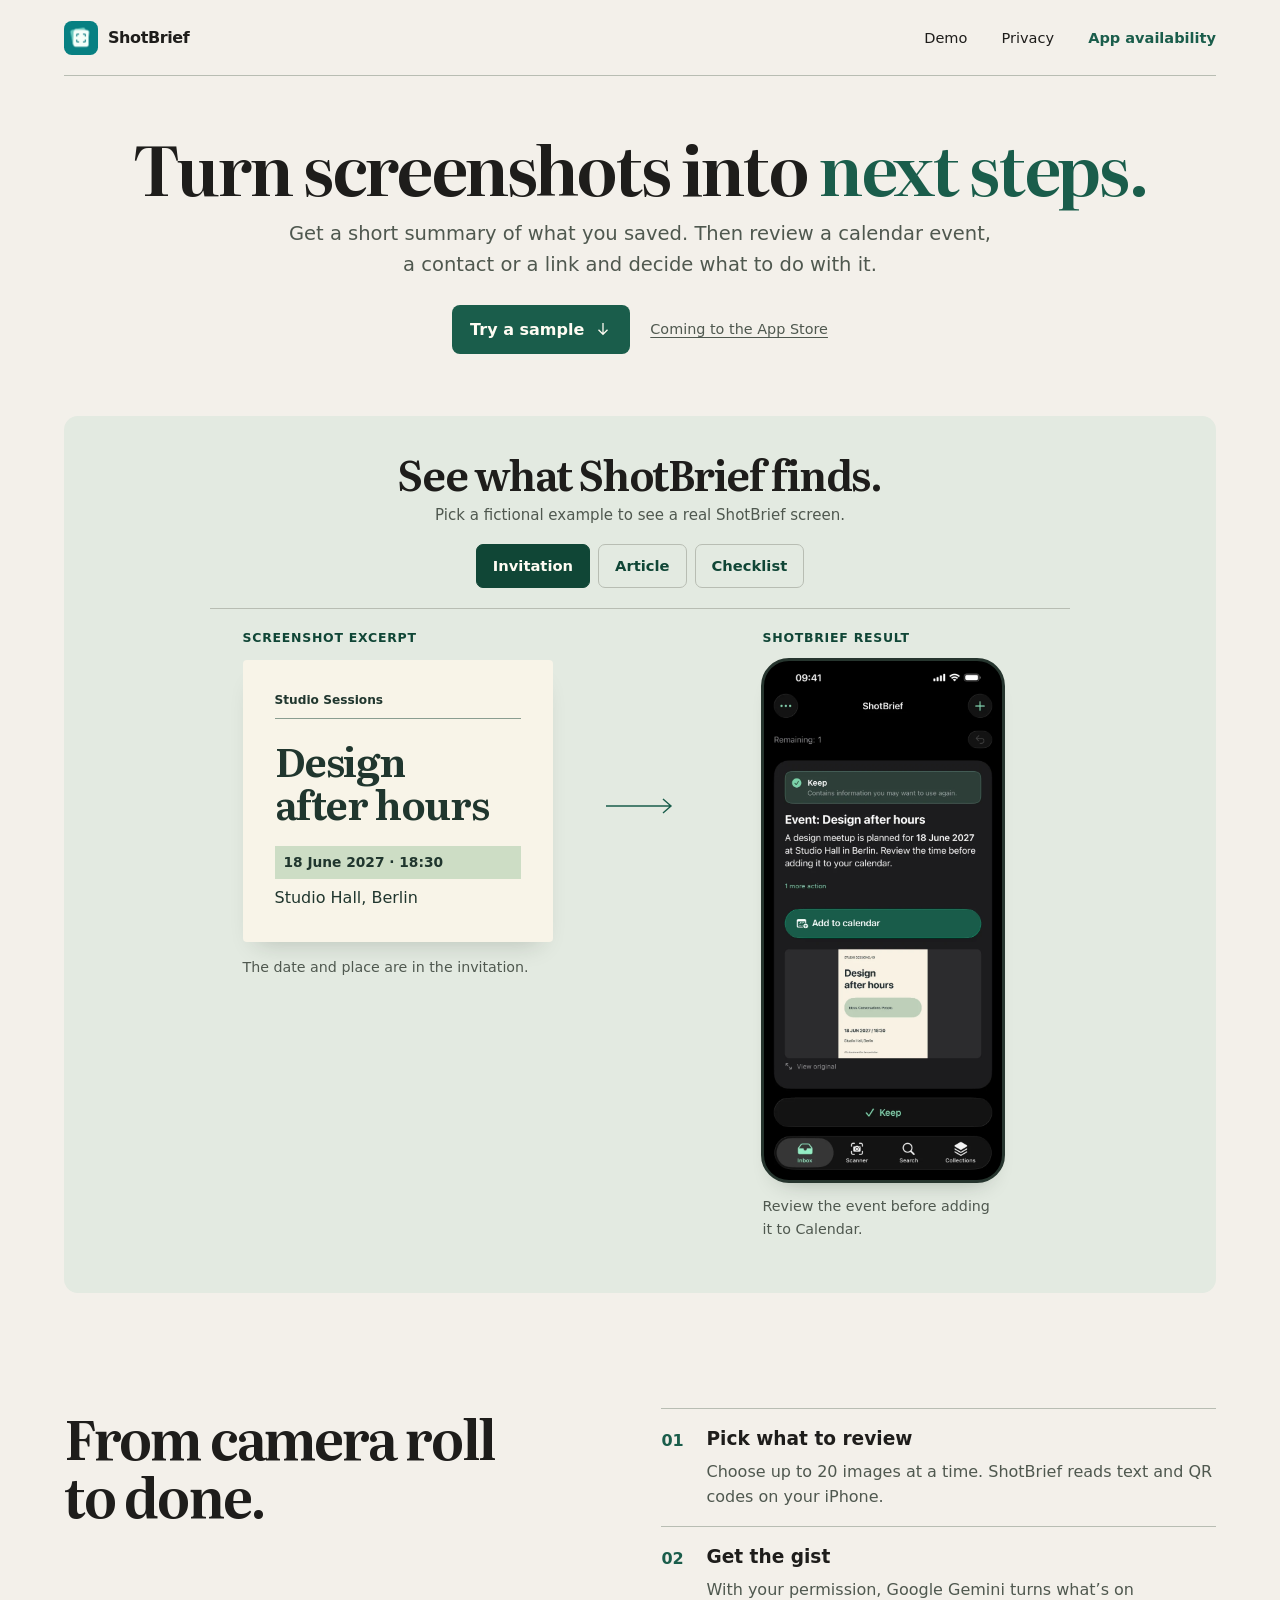
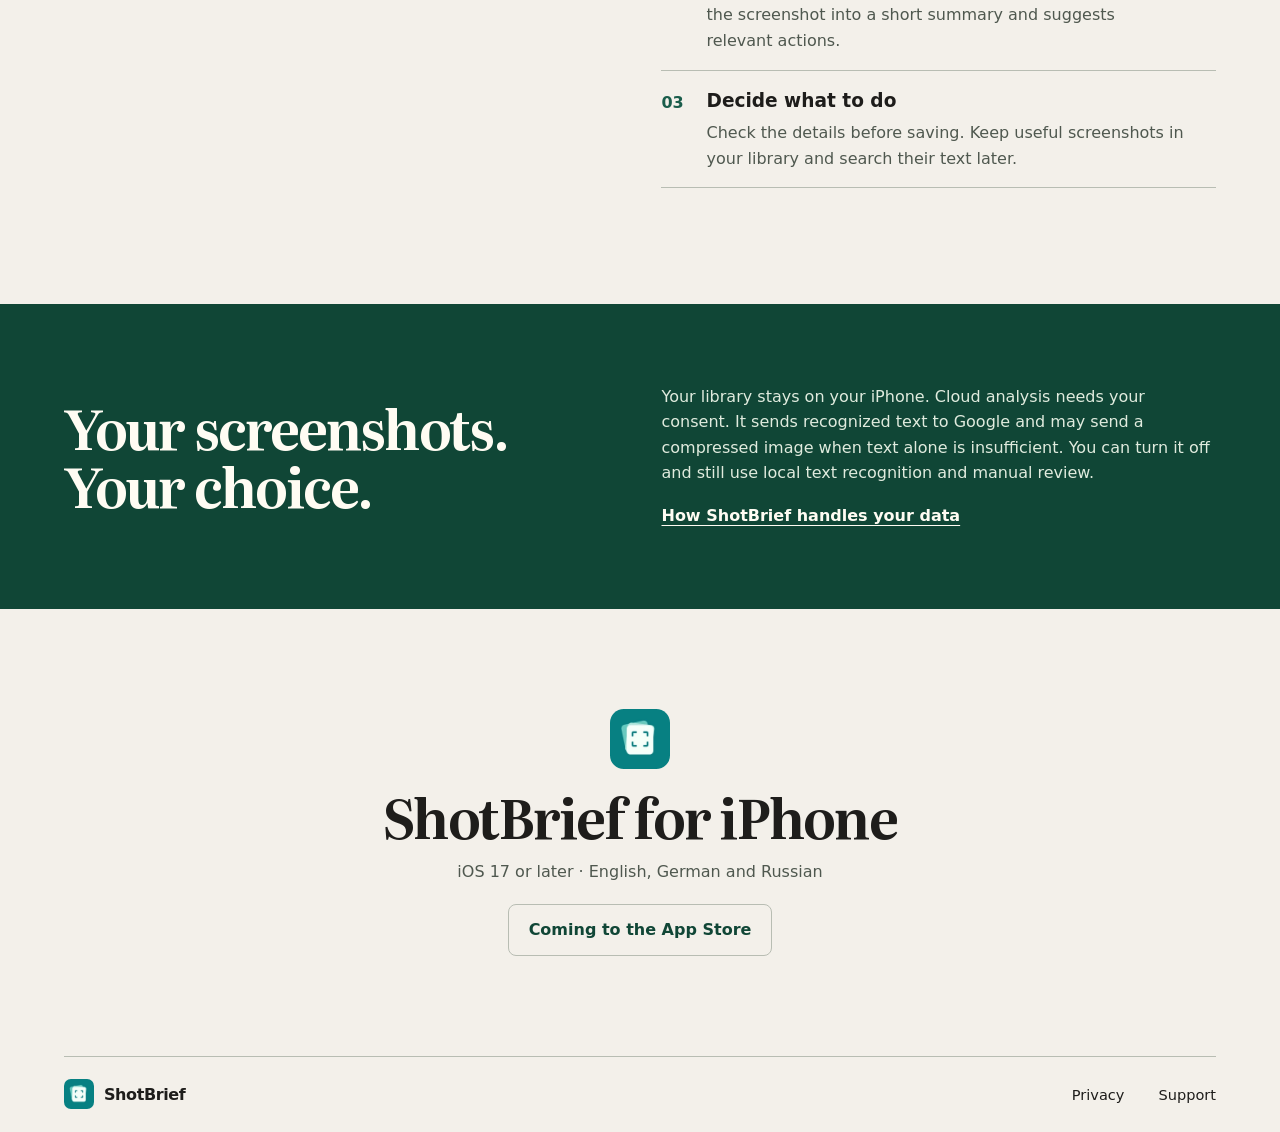
==== index.html @ da7c8e7f "Add ShotBrief pre-release landing and support pages" ====
<!doctype html>
<html lang="en">
<head>
  <meta charset="utf-8">
  <meta name="viewport" content="width=device-width, initial-scale=1">
  <meta name="description" content="ShotBrief turns iPhone screenshots into short summaries and actions you can review. See an invitation become a calendar draft.">
  <meta name="theme-color" content="#f3f0ea">
  <meta property="og:title" content="ShotBrief — Turn screenshots into next steps">
  <meta property="og:description" content="Get a short summary, then review a calendar event, a contact or a link. Coming to the App Store for iPhone.">
  <title>ShotBrief — Turn screenshots into next steps</title>
  <link rel="icon" href="assets/shotbrief.webp" type="image/webp">
  <link rel="stylesheet" href="styles.css">
</head>
<body>
  <a class="skip" href="#main">Skip to content</a>
  <header class="masthead shell">
    <a class="brand" href="./"><img src="assets/shotbrief.webp" width="34" height="34" alt="">ShotBrief</a>
    <nav aria-label="Main navigation">
      <a class="nav-demo" href="#demo">Demo</a>
      <a href="privacy/">Privacy</a>
      <a class="nav-release" href="#get-shotbrief">App availability</a>
    </nav>
  </header>

  <main id="main">
    <section class="hero shell" aria-labelledby="hero-title">
      <h1 id="hero-title">Turn screenshots <br>into <em>next steps.</em></h1>
      <p>Get a short summary of what you saved. Then review a calendar event, a contact or a link and decide what to do with it.</p>
      <div class="hero-actions">
        <a class="button" href="#demo">Try a sample
          <svg aria-hidden="true" width="18" height="18" viewBox="0 0 24 24" fill="none" stroke="currentColor" stroke-width="1.7"><path d="M12 4v15m-6-6 6 6 6-6"/></svg>
        </a>
        <a class="release-link" href="#get-shotbrief">Coming to the App Store</a>
      </div>
    </section>

    <section class="demo shell" id="demo" aria-labelledby="demo-title">
      <div class="demo-heading">
        <h2 id="demo-title">See what ShotBrief finds.</h2>
        <p>Pick a fictional example to see a real ShotBrief screen.</p>
      </div>
      <fieldset class="examples">
        <legend class="sr-only">Choose a screenshot example</legend>
        <input class="sr-only" type="radio" name="example" id="pick-event" checked>
        <input class="sr-only" type="radio" name="example" id="pick-link">
        <input class="sr-only" type="radio" name="example" id="pick-reference">
        <div class="choices">
          <label for="pick-event">Invitation</label>
          <label for="pick-link">Article</label>
          <label for="pick-reference">Checklist</label>
        </div>
        <article class="demo-stage" id="sample-event" aria-labelledby="event-title">
          <div class="source">
            <p class="stage-label">Screenshot excerpt</p>
            <div class="source-sheet poster">
              <p class="poster-series">Studio Sessions</p>
              <h3 id="event-title">Design<br>after hours</h3>
              <p class="poster-date">18 June 2027 · 18:30</p>
              <p>Studio Hall, Berlin</p>
            </div>
            <p class="stage-caption">The date and place are in the invitation.</p>
          </div>
          <svg class="connector" aria-hidden="true" viewBox="0 0 70 24" fill="none" stroke="currentColor" stroke-width="1.4"><path d="M1 12h65m-8-7 8 7-8 7"/></svg>
          <figure class="result">
            <p class="stage-label">ShotBrief result</p>
            <img class="app-screen" src="assets/event.webp" width="720" height="1564" alt="ShotBrief summarizes the Design after hours meetup and offers an Add to calendar action.">
            <figcaption class="stage-caption">Review the event before adding it to Calendar.</figcaption>
          </figure>
        </article>
        <article class="demo-stage" id="sample-link" aria-labelledby="link-title">
          <div class="source">
            <p class="stage-label">Screenshot excerpt</p>
            <div class="source-sheet article">
              <p class="poster-series">Field Notes</p>
              <h3 id="link-title">A weekend with less screen time</h3>
              <p>Silence notifications. Take a long walk. Bring a book to your favourite café.</p>
              <p class="source-url">example.com/weekend</p>
            </div>
            <p class="stage-caption">A saved article with a link worth keeping.</p>
          </div>
          <svg class="connector" aria-hidden="true" viewBox="0 0 70 24" fill="none" stroke="currentColor" stroke-width="1.4"><path d="M1 12h65m-8-7 8 7-8 7"/></svg>
          <figure class="result">
            <p class="stage-label">ShotBrief result</p>
            <img class="app-screen" src="assets/link.webp" width="720" height="1564" alt="ShotBrief shows a short summary of the weekend guide and an Open link action." loading="lazy">
            <figcaption class="stage-caption">Get the gist and open the original link.</figcaption>
          </figure>
        </article>
        <article class="demo-stage" id="sample-reference" aria-labelledby="reference-title">
          <div class="source">
            <p class="stage-label">Screenshot excerpt</p>
            <div class="source-sheet checklist">
              <h3 id="reference-title">Weekend<br>packing list</h3>
              <ul><li>Warm clothes</li><li>Charger</li><li>Water bottle</li></ul>
            </div>
            <p class="stage-caption">Something useful to have on hand.</p>
          </div>
          <svg class="connector" aria-hidden="true" viewBox="0 0 70 24" fill="none" stroke="currentColor" stroke-width="1.4"><path d="M1 12h65m-8-7 8 7-8 7"/></svg>
          <figure class="result">
            <p class="stage-label">ShotBrief result</p>
            <img class="app-screen" src="assets/reference.webp" width="720" height="1564" alt="ShotBrief summarizes the packing list and shows Keep as a review option." loading="lazy">
            <figcaption class="stage-caption">Keep the list and find it again later.</figcaption>
          </figure>
        </article>
      </fieldset>
    </section>

    <section class="workflow shell" aria-labelledby="workflow-title">
      <h2 id="workflow-title">From camera roll<br>to done.</h2>
      <ol>
        <li><h3>Pick what to review</h3><p>Choose up to 20 images at a time. ShotBrief reads text and QR codes on your iPhone.</p></li>
        <li><h3>Get the gist</h3><p>With your permission, Google Gemini turns what’s on the screenshot into a short summary and suggests relevant actions.</p></li>
        <li><h3>Decide what to do</h3><p>Check the details before saving. Keep useful screenshots in your library and search their text later.</p></li>
      </ol>
    </section>

    <section class="privacy-band" aria-labelledby="privacy-title">
      <div class="shell privacy-grid">
        <h2 id="privacy-title">Your screenshots.<br>Your choice.</h2>
        <div>
          <p>Your library stays on your iPhone. Cloud analysis needs your consent. It sends recognized text to Google and may send a compressed image when text alone is insufficient. You can turn it off and still use local text recognition and manual review.</p>
          <a class="text-link" href="privacy/">How ShotBrief handles your data</a>
        </div>
      </div>
    </section>

    <section class="launch shell" id="get-shotbrief" aria-labelledby="launch-title">
      <img src="assets/shotbrief.webp" width="60" height="60" alt="">
      <h2 id="launch-title">ShotBrief for iPhone</h2>
      <p>iOS 17 or later · English, German and Russian</p>
      <p class="store-placeholder">Coming to the App Store</p>
    </section>
  </main>

  <footer class="footer shell">
    <a class="brand" href="./"><img src="assets/shotbrief.webp" width="30" height="30" alt="">ShotBrief</a>
    <nav aria-label="Footer"><a href="privacy/">Privacy</a><a href="support/">Support</a></nav>
  </footer>
</body>
</html>
---- styles.css ----
@font-face {
  font-family: Literata;
  src: url("assets/literata-latin.woff2") format("woff2");
  font-weight: 500 750;
  font-display: swap;
}

:root {
  color-scheme: light;
  --paper: #f3f0ea;
  --sheet: #f8f4e8;
  --ink: #1e1d1b;
  --muted: #4f584f;
  --green: #1a5d4b;
  --green-deep: #104636;
  --green-wash: #e3eae1;
  --rule: #b8bdb3;
  --white: #fffcf3;
  --display: Literata, Georgia, serif;
  --body: system-ui, sans-serif;
  --radius: 14px;
  --gutter: clamp(20px, 5vw, 64px);
}

* { box-sizing: border-box; }
html { scroll-behavior: smooth; }
body { margin: 0; background: var(--paper); color: var(--ink); font: 1rem/1.6 var(--body); }
img { display: block; max-width: 100%; }
a { color: inherit; text-underline-offset: .24em; }
a:hover { text-decoration-thickness: 2px; }
::selection { background: #c4ddce; color: var(--ink); }
:focus-visible { outline: 2px solid var(--green); outline-offset: 5px; }
section[id] { scroll-margin-top: 24px; }

h1, h2, h3, p, figure { margin: 0; }
h1, h2, h3 { text-wrap: balance; }
h1, h2 { font: 650 1em/1.08 var(--display); letter-spacing: -.035em; }
h2 { font-size: clamp(2rem, 4.2vw, 4.25rem); }
p { text-wrap: pretty; }
.shell { width: min(100% - var(--gutter) * 2, 1180px); margin-inline: auto; }
.sr-only, .skip:not(:focus) {
  position: absolute;
  width: 1px;
  height: 1px;
  padding: 0;
  overflow: hidden;
  clip-path: inset(50%);
  white-space: nowrap;
}
.skip:focus { position: fixed; z-index: 2; top: 10px; left: 10px; padding: 10px 16px; background: var(--white); }

.masthead, .footer { display: flex; align-items: center; justify-content: space-between; gap: 16px; }
.masthead { min-height: 76px; border-bottom: 1px solid var(--rule); }
.brand { display: inline-flex; gap: 10px; align-items: center; font-weight: 730; letter-spacing: -.025em; text-decoration: none; }
.brand img { border-radius: 23%; }
nav { display: flex; align-items: center; gap: clamp(16px, 3vw, 34px); }
nav a { font-size: .91rem; text-decoration: none; padding-block: 12px; }
nav a:hover { text-decoration: underline; }
.nav-release { color: var(--green); font-weight: 680; }

.hero { padding: clamp(46px, 6.2vw, 88px) 0 clamp(43px, 5.4vw, 74px); text-align: center; }
.hero h1 { font-size: clamp(3.2rem, 6.9vw, 6rem); line-height: .99; }
.hero em { color: var(--green); font-style: normal; }
.hero > p { color: var(--muted); max-width: 49ch; margin: 24px auto 0; font-size: clamp(1.04rem, 1.7vw, 1.22rem); }
.hero-actions { display: flex; flex-wrap: wrap; justify-content: center; align-items: center; gap: 12px 20px; margin-top: 24px; }
.button { display: inline-flex; align-items: center; gap: 10px; justify-content: center; background: var(--green); color: var(--white); border-radius: 8px; padding: 12px 18px; min-height: 48px; font-weight: 670; text-decoration: none; }
.button:hover { background: var(--green-deep); }
.release-link { font-size: .9rem; color: var(--muted); padding-block: 10px; }

.demo { background: var(--green-wash); border-radius: var(--radius); padding: clamp(20px, 4.7vw, 52px); }
.demo-heading { text-align: center; }
.demo-heading h2 { font-size: clamp(1.85rem, 3.5vw, 3.25rem); }
.demo-heading p { margin-top: 10px; color: var(--muted); font-size: .94rem; }
.examples { min-width: 0; border: 0; margin: 24px 0 0; padding: 0; }
.choices { display: flex; flex-wrap: wrap; justify-content: center; gap: 8px; }
.choices label {
  cursor: pointer;
  display: inline-flex;
  min-height: 44px;
  align-items: center;
  justify-content: center;
  padding: 8px 16px;
  border: 1px solid var(--rule);
  border-radius: 7px;
  color: var(--green-deep);
  font-weight: 630;
  font-size: .92rem;
}
.choices label:hover { border-color: var(--green); }
#pick-event:checked ~ .choices [for="pick-event"],
#pick-link:checked ~ .choices [for="pick-link"],
#pick-reference:checked ~ .choices [for="pick-reference"] { background: var(--green-deep); color: var(--white); border-color: var(--green-deep); }
#pick-event:focus-visible ~ .choices [for="pick-event"],
#pick-link:focus-visible ~ .choices [for="pick-link"],
#pick-reference:focus-visible ~ .choices [for="pick-reference"] { outline: 2px solid var(--green); outline-offset: 3px; }
.demo-stage {
  display: none;
  margin: 29px auto 0;
  max-width: 860px;
  padding-top: 26px;
  border-top: 1px solid var(--rule);
  grid-template-columns: minmax(0, 1fr) clamp(35px, 7vw, 70px) minmax(0, 1fr);
  gap: 20px;
  align-items: start;
}
#pick-event:checked ~ #sample-event,
#pick-link:checked ~ #sample-link,
#pick-reference:checked ~ #sample-reference { display: grid; }
.demo-stage > div, .demo-stage > figure { min-width: 0; }
.stage-label { margin-bottom: 12px; color: var(--green-deep); font-size: .78rem; font-weight: 720; letter-spacing: .06em; text-transform: uppercase; }
.source { width: min(100%, 310px); justify-self: center; }
.result { width: min(100%, 240px); justify-self: center; }
.connector { width: 100%; color: var(--green); align-self: start; margin-top: 166px; }
.source-sheet {
  min-height: 280px;
  background: var(--sheet);
  border-radius: 4px;
  padding: clamp(20px, 3vw, 32px);
  box-shadow: 0 14px 24px -14px rgb(27 39 28 / .23);
  color: #20362e;
}
.source-sheet h3 { font: 650 clamp(1.65rem, 4vw, 2.5rem)/1.08 var(--display); letter-spacing: -.035em; text-wrap: initial; }
.source-sheet p { line-height: 1.4; }
.poster-series { font-size: .76rem; font-weight: 710; padding-bottom: 9px; border-bottom: 1px solid #8a9d90; margin-bottom: 19px; }
.poster-date { background: #cdddc5; padding: 7px 9px; margin: 22px 0 8px; font-size: .86rem; font-weight: 640; }
.article h3 { font-size: clamp(1.5rem, 3.8vw, 2.14rem); margin-bottom: 14px; }
.source-url { margin-top: 16px; font-size: .83rem; overflow-wrap: anywhere; color: var(--green); }
.checklist ul { padding-left: 22px; margin: 19px 0 0; }
.checklist li { margin-bottom: 8px; }
.app-screen {
  width: 100%;
  height: auto;
  border-radius: 26px;
  outline: 3px solid #26352e;
  outline-offset: -1px;
  background: #101110;
  box-shadow: 0 14px 25px -17px rgb(27 39 28 / .45);
}
.stage-caption { font-size: .89rem; color: var(--muted); margin-top: 14px; }

.workflow, .privacy-grid { display: grid; grid-template-columns: minmax(0, 1fr) minmax(0, 1.12fr); gap: clamp(28px, 8vw, 112px); }
.workflow { padding-block: clamp(65px, 9vw, 122px); }
.workflow ol { padding-left: 0; list-style: none; margin: 0; counter-reset: workflow; }
.workflow li { position: relative; padding: 15px 0 16px 45px; border-top: 1px solid var(--rule); counter-increment: workflow; }
.workflow li::before { content: counter(workflow, decimal-leading-zero); position: absolute; top: 19px; left: 0; color: var(--green); font-weight: 720; font-variant-numeric: tabular-nums; }
.workflow li:last-child { border-bottom: 1px solid var(--rule); }
.workflow h3 { font-size: 1.16rem; text-wrap: initial; }
.workflow p { color: var(--muted); margin-top: 5px; }
.privacy-band { background: var(--green-deep); color: var(--white); padding-block: clamp(44px, 7vw, 80px); }
.privacy-grid { align-items: center; }
.privacy-grid p { color: #e0ebde; max-width: 66ch; }
.text-link { display: inline-block; font-weight: 680; margin-top: 17px; }
.privacy-band a:focus-visible { outline-color: var(--white); }
.launch { text-align: center; padding: clamp(60px, 9vw, 100px) 0; }
.launch img { margin: 0 auto 18px; border-radius: 23%; }
.launch > p { color: var(--muted); margin-top: 14px; }
.launch .store-placeholder { display: inline-block; border: 1px solid var(--rule); color: var(--green-deep); font-weight: 650; border-radius: 8px; padding: 12px 20px; margin-top: 20px; }
.footer { border-top: 1px solid var(--rule); min-height: 76px; }

.reading { width: min(100% - var(--gutter) * 2, 760px); margin: clamp(44px, 7vw, 90px) auto; }
.reading h1 { font-size: clamp(2.65rem, 6vw, 4.5rem); margin-bottom: 20px; }
.reading h2 { font-size: clamp(1.45rem, 3vw, 2rem); margin-top: 36px; margin-bottom: 9px; letter-spacing: -.02em; }
.reading p + p { margin-top: 12px; }
.reading a { color: var(--green); overflow-wrap: anywhere; }
.reading .intro { font-size: 1.12rem; color: var(--muted); }

@media (max-width: 640px) {
  .masthead { min-height: 62px; }
  .masthead nav { gap: 16px; }
  .nav-demo { display: none; }
  .demo-stage { grid-template-columns: 1fr; gap: 14px; margin-top: 20px; padding-top: 20px; }
  .source, .result { width: min(100%, 255px); }
  .source-sheet { min-height: 0; }
  .connector { width: 35px; justify-self: center; margin-top: 2px; transform: rotate(90deg); }
  .workflow, .privacy-grid { grid-template-columns: 1fr; gap: 24px; }
}
@media (max-width: 370px) {
  .hero h1 { font-size: 2.78rem; }
  .hero-actions { flex-direction: column; }
  .masthead nav { gap: 11px; }
  .masthead nav a { font-size: .82rem; }
  .choices { gap: 6px; }
  .choices label { padding-inline: 9px; font-size: .82rem; }
}
@media (prefers-reduced-motion: reduce) {
  html { scroll-behavior: auto; }
}

@media (min-width: 641px) {
  .hero { padding: clamp(34px, 4.5vw, 61px) 0 clamp(36px, 4.8vw, 62px); }
  .hero h1 { font-size: clamp(3.4rem, 5.25vw, 4.75rem); }
  .demo { padding-top: clamp(24px, 3vw, 36px); }
  .demo-heading h2 { font-size: clamp(1.9rem, 3.2vw, 2.75rem); }
  .demo-heading p { margin-top: 7px; }
  .examples { margin-top: 17px; }
  .demo-stage { margin-top: 20px; padding-top: 19px; }
}
@media (min-width: 1120px) {
  .hero br { display: none; }
  .hero > p { margin-top: 18px; max-width: 58ch; }
}
@media (max-width: 640px) {
  .hero { padding-top: 35px; padding-bottom: 33px; }
  .hero h1 { font-size: clamp(2.08rem, 10vw, 3.8rem); }
  .hero > p { margin-top: 18px; }
  .hero-actions { margin-top: 17px; }
  .examples { margin-top: 17px; }
}
@media (prefers-reduced-motion: no-preference) {
  .demo-stage { animation: open-sample 260ms cubic-bezier(.2,.75,.35,1) both; }
  @keyframes open-sample {
    from { opacity: .88; transform: translateY(4px); }
    to { opacity: 1; transform: none; }
  }
}
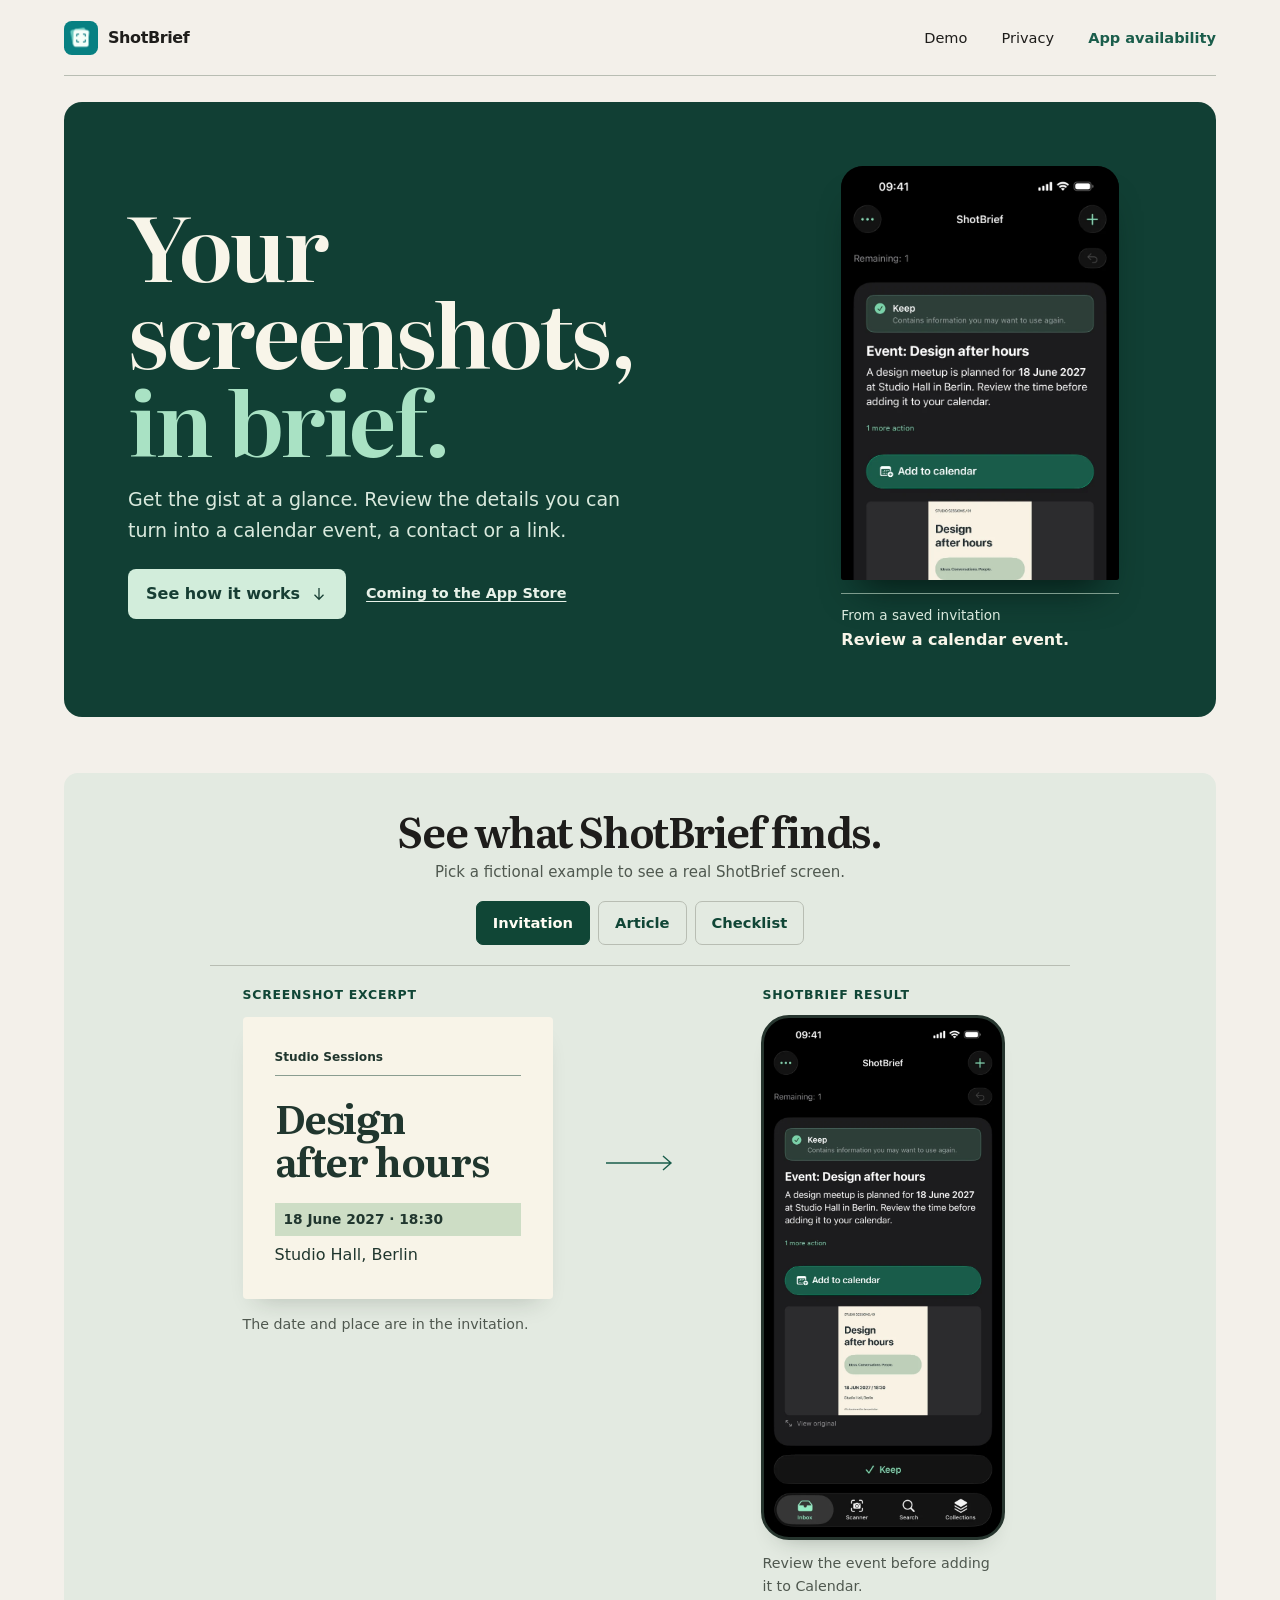
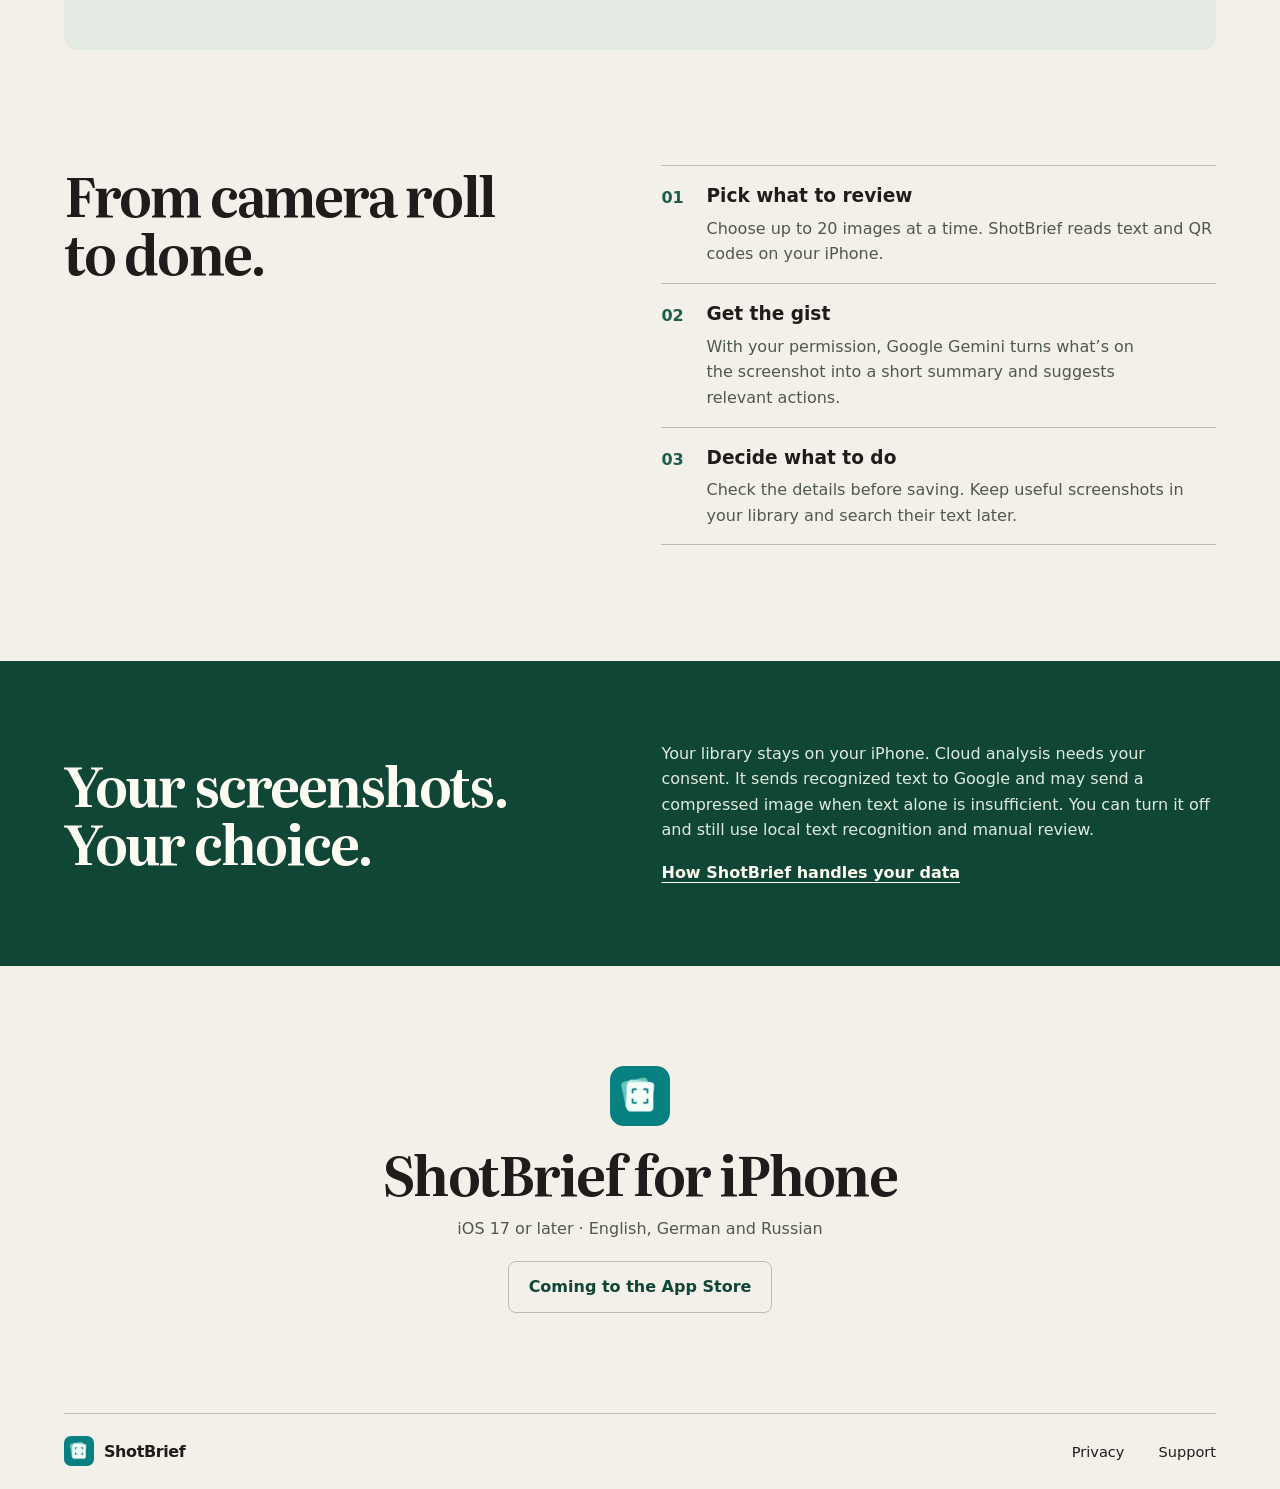
==== commit 0cd21836: "Publish the ShotBrief product cover" ====
--- a/index.html
+++ b/index.html
@@ -23,15 +23,16 @@
   </header>
 
   <main id="main">
-    <section class="hero shell" aria-labelledby="hero-title">
-      <h1 id="hero-title">Turn screenshots <br>into <em>next steps.</em></h1>
-      <p>Get a short summary of what you saved. Then review a calendar event, a contact or a link and decide what to do with it.</p>
-      <div class="hero-actions">
-        <a class="button" href="#demo">Try a sample
-          <svg aria-hidden="true" width="18" height="18" viewBox="0 0 24 24" fill="none" stroke="currentColor" stroke-width="1.7"><path d="M12 4v15m-6-6 6 6 6-6"/></svg>
-        </a>
-        <a class="release-link" href="#get-shotbrief">Coming to the App Store</a>
+    <section class="hero cover shell" aria-labelledby="hero-title">
+      <div class="cover-copy">
+        <h1 id="hero-title">Your screenshots, <em>in brief.</em></h1>
+        <p>Get the gist at a glance. Review the details you can turn into a calendar event, a contact or a link.</p>
+        <div class="hero-actions"><a class="button" href="#demo">See how it works <svg aria-hidden="true" width="18" height="18" viewBox="0 0 24 24" fill="none" stroke="currentColor" stroke-width="1.7"><path d="M12 4v15m-6-6 6 6 6-6"/></svg></a><a class="release-link" href="#get-shotbrief">Coming to the App Store</a></div>
       </div>
+      <figure class="cover-proof">
+        <div class="cover-screen"><img src="assets/event.webp" width="720" height="1565" alt="ShotBrief shows the date and location of a meetup with an Add to calendar action."></div>
+        <figcaption><span>From a saved invitation</span><strong>Review a calendar event.</strong></figcaption>
+      </figure>
     </section>
 
     <section class="demo shell" id="demo" aria-labelledby="demo-title">
@@ -63,7 +64,7 @@
           <svg class="connector" aria-hidden="true" viewBox="0 0 70 24" fill="none" stroke="currentColor" stroke-width="1.4"><path d="M1 12h65m-8-7 8 7-8 7"/></svg>
           <figure class="result">
             <p class="stage-label">ShotBrief result</p>
-            <img class="app-screen" src="assets/event.webp" width="720" height="1564" alt="ShotBrief summarizes the Design after hours meetup and offers an Add to calendar action.">
+            <img class="app-screen" src="assets/event.webp" width="720" height="1565" alt="ShotBrief summarizes the Design after hours meetup and offers an Add to calendar action.">
             <figcaption class="stage-caption">Review the event before adding it to Calendar.</figcaption>
           </figure>
         </article>
@@ -81,7 +82,7 @@
           <svg class="connector" aria-hidden="true" viewBox="0 0 70 24" fill="none" stroke="currentColor" stroke-width="1.4"><path d="M1 12h65m-8-7 8 7-8 7"/></svg>
           <figure class="result">
             <p class="stage-label">ShotBrief result</p>
-            <img class="app-screen" src="assets/link.webp" width="720" height="1564" alt="ShotBrief shows a short summary of the weekend guide and an Open link action." loading="lazy">
+            <img class="app-screen" src="assets/link.webp" width="720" height="1565" alt="ShotBrief shows a short summary of the weekend guide and an Open link action." loading="lazy">
             <figcaption class="stage-caption">Get the gist and open the original link.</figcaption>
           </figure>
         </article>
@@ -97,7 +98,7 @@
           <svg class="connector" aria-hidden="true" viewBox="0 0 70 24" fill="none" stroke="currentColor" stroke-width="1.4"><path d="M1 12h65m-8-7 8 7-8 7"/></svg>
           <figure class="result">
             <p class="stage-label">ShotBrief result</p>
-            <img class="app-screen" src="assets/reference.webp" width="720" height="1564" alt="ShotBrief summarizes the packing list and shows Keep as a review option." loading="lazy">
+            <img class="app-screen" src="assets/reference.webp" width="720" height="1565" alt="ShotBrief summarizes the packing list and shows Keep as a review option." loading="lazy">
             <figcaption class="stage-caption">Keep the list and find it again later.</figcaption>
           </figure>
         </article>
--- a/styles.css
+++ b/styles.css
@@ -213,3 +213,47 @@
     to { opacity: 1; transform: none; }
   }
 }
+
+/* Product cover */
+.cover {
+  text-align: left;
+  display: grid;
+  grid-template-columns: minmax(0, 1.28fr) minmax(0, .72fr);
+  align-items: center;
+  gap: clamp(24px, 5.5vw, 78px);
+  margin-block: 26px 56px;
+  padding: clamp(30px, 5vw, 76px);
+  background: #113f34;
+  color: #f8f5e9;
+  border-radius: 18px;
+}
+.cover h1 { font-size: clamp(3.1rem, 6.9vw, 6rem); }
+.cover h1 em { color: #a9e2c4; }
+.cover-copy > p { max-width: 43ch; color: #d9e9dd; margin-top: 22px; font-size: clamp(1rem, 1.7vw, 1.19rem); }
+.cover .button { background: #d2eddb; color: #173e34; }
+.cover .button:hover { background: #e6f5e9; }
+.cover :focus-visible { outline-color: #d2eddb; }
+.cover .hero-actions { justify-content: flex-start; }
+.cover .release-link { color: #e8f2e9; font-weight: 620; }
+.cover-proof { width: min(100%, 278px); justify-self: center; margin: 0; }
+.cover-screen {
+  overflow: hidden;
+  aspect-ratio: 1 / 1.49;
+  border-radius: 22px 22px 3px 3px;
+  box-shadow: 0 26px 37px -19px #051b15;
+  background: #101110;
+}
+.cover-screen img { width: 100%; height: auto; }
+.cover-proof figcaption { margin-top: 13px; padding-top: 11px; border-top: 1px solid #7d9c8d; }
+.cover-proof figcaption span, .cover-proof figcaption strong { display: block; }
+.cover-proof figcaption span { color: #d9e9dd; font-size: .85rem; }
+.cover-proof figcaption strong { font-weight: 650; }
+@media (max-width: 640px) {
+  .cover { grid-template-columns: 1fr; gap: 24px; padding: 26px 20px; margin-block: 17px 29px; }
+  .cover h1 { font-size: clamp(2.6rem, 12vw, 4.6rem); }
+  .cover-proof { width: min(100%, 234px); justify-self: start; }
+  .cover-screen { aspect-ratio: 1 / 1.28; }
+}
+@media (max-width: 370px) {
+  .cover .hero-actions { align-items: flex-start; }
+}
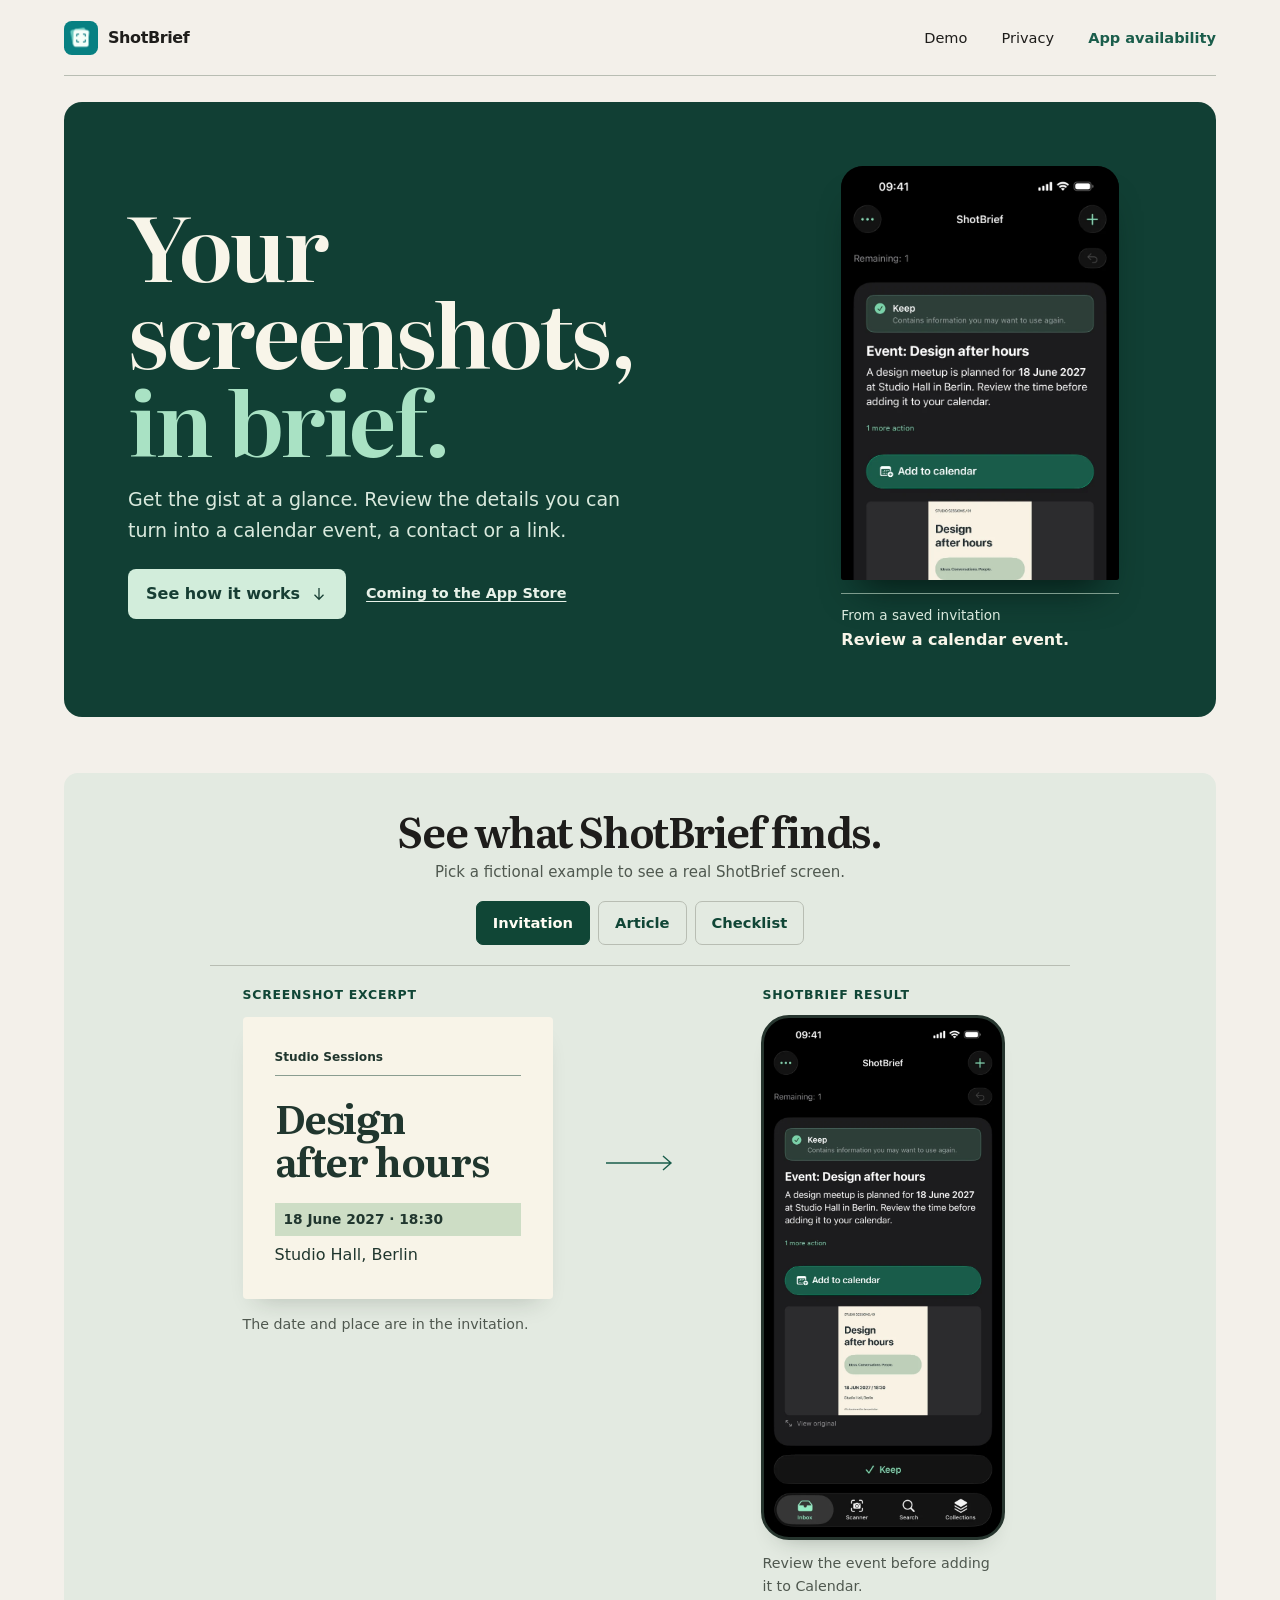
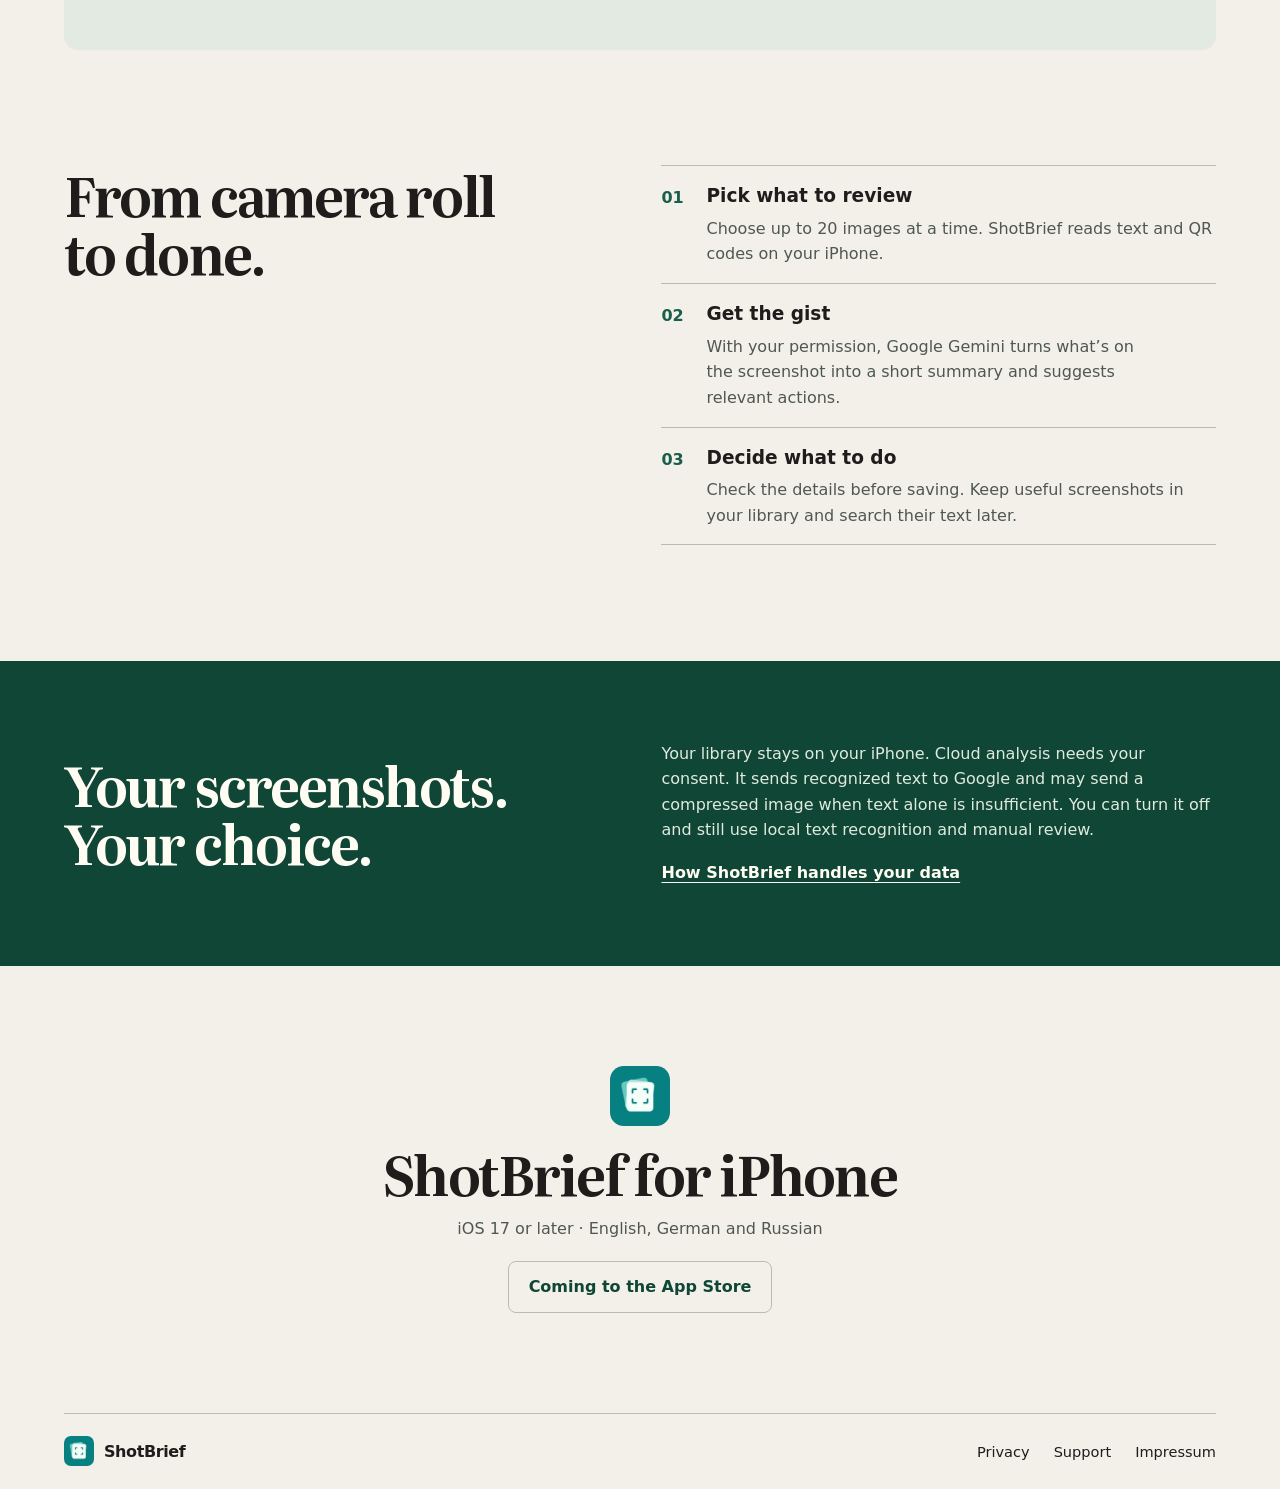
==== commit b4bf3de0: "Publish temporary ShotBrief Impressum contact" ====
--- a/index.html
+++ b/index.html
@@ -134,7 +134,7 @@
 
   <footer class="footer shell">
     <a class="brand" href="./"><img src="assets/shotbrief.webp" width="30" height="30" alt="">ShotBrief</a>
-    <nav aria-label="Footer"><a href="privacy/">Privacy</a><a href="support/">Support</a></nav>
+    <nav aria-label="Footer"><a href="privacy/">Privacy</a><a href="support/">Support</a><a href="impressum/" lang="de">Impressum</a></nav>
   </footer>
 </body>
 </html>
--- a/styles.css
+++ b/styles.css
@@ -156,6 +156,7 @@
 .launch > p { color: var(--muted); margin-top: 14px; }
 .launch .store-placeholder { display: inline-block; border: 1px solid var(--rule); color: var(--green-deep); font-weight: 650; border-radius: 8px; padding: 12px 20px; margin-top: 20px; }
 .footer { border-top: 1px solid var(--rule); min-height: 76px; }
+.footer nav { flex-wrap: wrap; justify-content: flex-end; gap: 0 clamp(10px, 2.5vw, 24px); }
 
 .reading { width: min(100% - var(--gutter) * 2, 760px); margin: clamp(44px, 7vw, 90px) auto; }
 .reading h1 { font-size: clamp(2.65rem, 6vw, 4.5rem); margin-bottom: 20px; }
